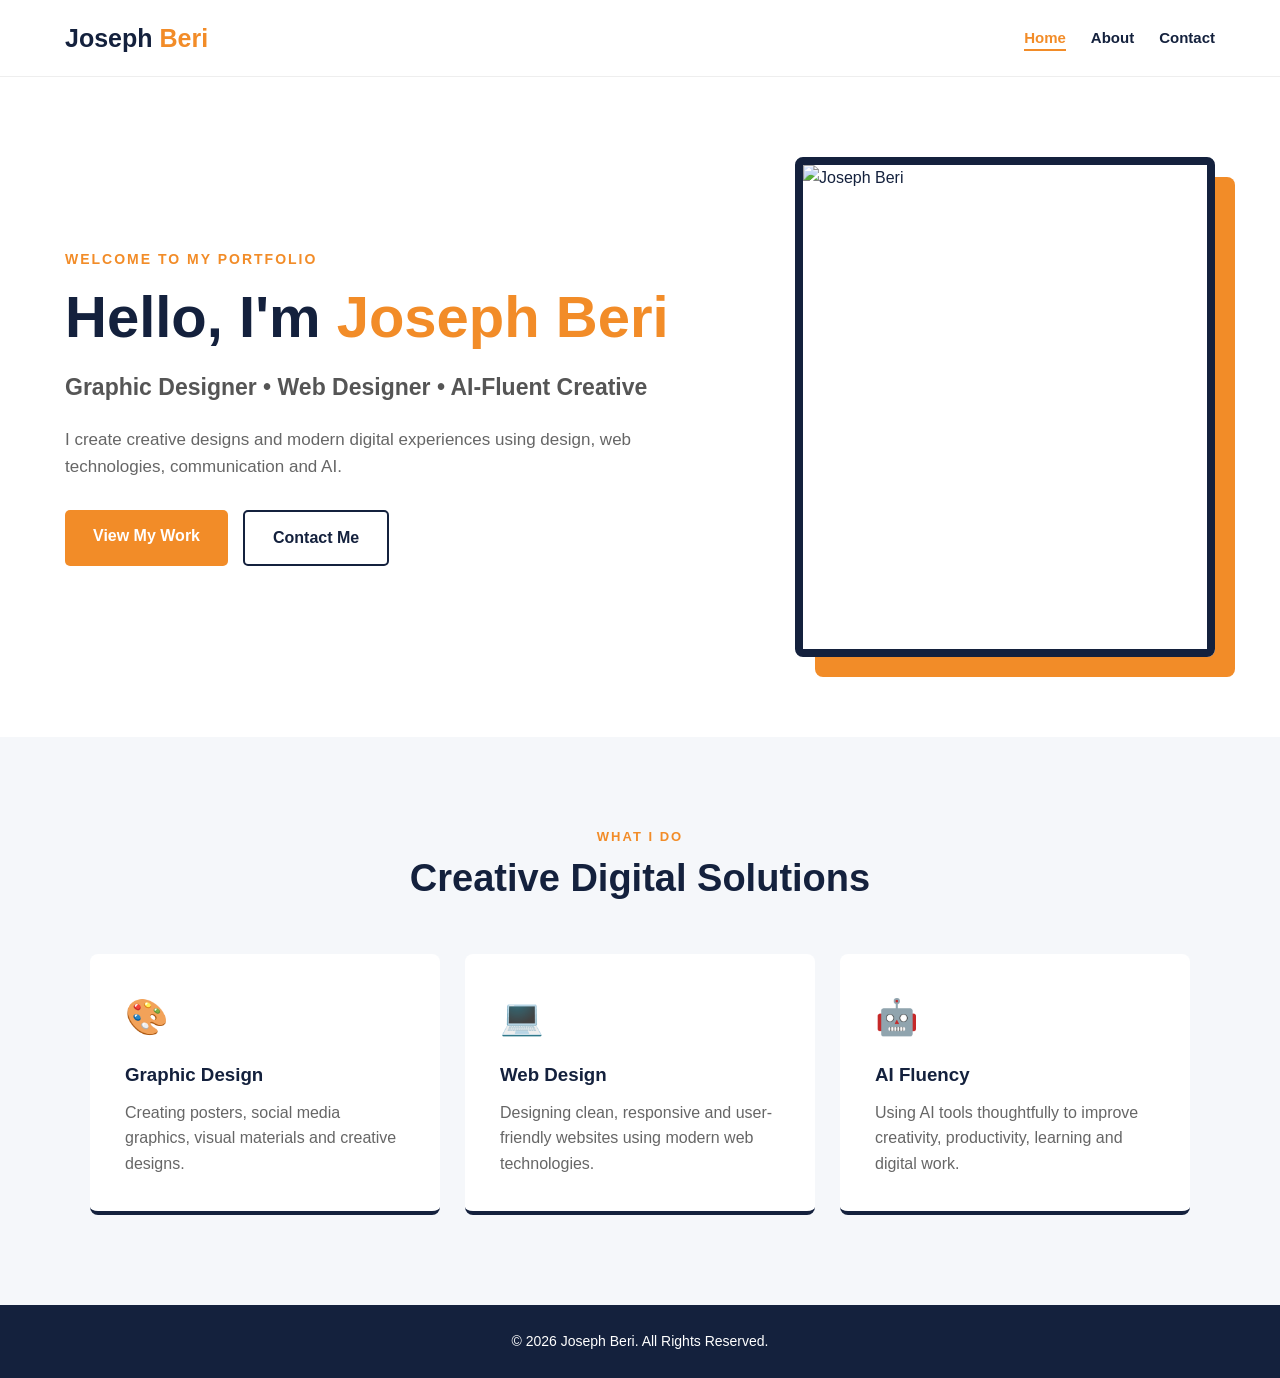
==== index.html @ 854dd547 "Add files via upload" ====
<!DOCTYPE html>
<html lang="en">
<head>
    <meta charset="UTF-8">
    <meta name="viewport" content="width=device-width, initial-scale=1.0">
    <meta name="description" content="Joseph Beri - Graphic Designer, Web Designer and AI-Fluent Creative">
    <title>Joseph Beri | Home</title>

    <link rel="stylesheet" href="style.css">
</head>

<body>

    <!-- Navigation -->
    <header class="header">
        <nav class="navbar">

            <a href="index.html" class="logo">
                Joseph <span>Beri</span>
            </a>

            <ul class="nav-links">
                <li><a href="index.html" class="active">Home</a></li>
                <li><a href="about.html">About</a></li>
                <li><a href="contact.html">Contact</a></li>
            </ul>

        </nav>
    </header>


    <!-- Hero Section -->
    <main>

        <section class="hero">

            <div class="hero-content">

                <p class="welcome">WELCOME TO MY PORTFOLIO</p>

                <h1>
                    Hello, I'm <span>Joseph Beri</span>
                </h1>

                <h2>
                    Graphic Designer • Web Designer • AI-Fluent Creative
                </h2>

                <p>
                    I create creative designs and modern digital experiences
                    using design, web technologies, communication and AI.
                </p>

                <div class="hero-buttons">
                    <a href="projects.html" class="btn primary-btn">
                        View My Work
                    </a>

                    <a href="contact.html" class="btn secondary-btn">
                        Contact Me
                    </a>
                </div>

            </div>


            <!-- Replace profile.jpg with your own picture -->
            <div class="hero-image">
                <img src="images/HD Goldi 2.jpeg" alt="Joseph Beri">
            </div>

        </section>


        <!-- Quick Introduction -->
        <section class="intro-section">

            <div class="section-heading">
                <p>WHAT I DO</p>
                <h2>Creative Digital Solutions</h2>
            </div>

            <div class="service-grid">

                <div class="service-card">
                    <div class="service-icon">🎨</div>
                    <h3>Graphic Design</h3>
                    <p>
                        Creating posters, social media graphics, visual
                        materials and creative designs.
                    </p>
                </div>

                <div class="service-card">
                    <div class="service-icon">💻</div>
                    <h3>Web Design</h3>
                    <p>
                        Designing clean, responsive and user-friendly
                        websites using modern web technologies.
                    </p>
                </div>

                <div class="service-card">
                    <div class="service-icon">🤖</div>
                    <h3>AI Fluency</h3>
                    <p>
                        Using AI tools thoughtfully to improve creativity,
                        productivity, learning and digital work.
                    </p>
                </div>

            </div>

        </section>

    </main>


    <!-- Footer -->
    <footer class="footer">

        <p>
            © 2026 Joseph Beri. All Rights Reserved.
        </p>

    </footer>

</body>
</html>
---- style.css ----
/* =========================================
   JOSEPH BERI PORTFOLIO
   Main Stylesheet
   ========================================= */


/* =========================================
   1. RESET
   ========================================= */

* {
    margin: 0;
    padding: 0;
    box-sizing: border-box;
}


html {
    scroll-behavior: smooth;
}


body {
    font-family: Arial, Helvetica, sans-serif;
    background-color: #ffffff;
    color: #14213d;
    line-height: 1.6;
}


/* =========================================
   2. GENERAL SETTINGS
   ========================================= */

a {
    text-decoration: none;
}


img {
    max-width: 100%;
    display: block;
}


ul {
    list-style: none;
}


span {
    color: #f28c28;
}


.btn {
    display: inline-block;
    padding: 13px 28px;
    border-radius: 5px;
    font-weight: bold;
    transition: 0.3s ease;
}


.primary-btn {
    background-color: #f28c28;
    color: #ffffff;
}


.primary-btn:hover {
    background-color: #d96f0b;
    transform: translateY(-3px);
}


.secondary-btn {
    border: 2px solid #14213d;
    color: #14213d;
}


.secondary-btn:hover {
    background-color: #14213d;
    color: #ffffff;
    transform: translateY(-3px);
}


/* =========================================
   3. HEADER
   ========================================= */

.header {
    background-color: #ffffff;
    border-bottom: 1px solid #eeeeee;
    position: sticky;
    top: 0;
    z-index: 1000;
}


.navbar {
    max-width: 1200px;
    margin: auto;
    padding: 18px 25px;

    display: flex;
    justify-content: space-between;
    align-items: center;
}


.logo {
    font-size: 25px;
    font-weight: 800;
    color: #14213d;
}


.logo span {
    color: #f28c28;
}


.nav-links {
    display: flex;
    gap: 25px;
}


.nav-links a {
    color: #14213d;
    font-size: 15px;
    font-weight: 600;
    position: relative;
    padding-bottom: 5px;
}


.nav-links a::after {
    content: "";
    position: absolute;
    left: 0;
    bottom: 0;

    width: 0;
    height: 2px;

    background-color: #f28c28;

    transition: width 0.3s ease;
}


.nav-links a:hover::after,
.nav-links a.active::after {
    width: 100%;
}


.nav-links a:hover,
.nav-links a.active {
    color: #f28c28;
}


/* =========================================
   4. HERO
   ========================================= */

.hero {
    max-width: 1200px;
    margin: auto;
    min-height: 650px;

    padding: 80px 25px;

    display: flex;
    align-items: center;
    justify-content: space-between;
    gap: 70px;
}


.hero-content {
    flex: 1;
}


.welcome {
    color: #f28c28;
    font-size: 14px;
    font-weight: bold;
    letter-spacing: 2px;
    margin-bottom: 15px;
}


.hero h1 {
    font-size: 58px;
    line-height: 1.1;
    margin-bottom: 20px;
    color: #14213d;
}


.hero h2 {
    font-size: 23px;
    color: #555555;
    margin-bottom: 20px;
}


.hero-content > p:not(.welcome) {
    max-width: 600px;
    color: #666666;
    font-size: 17px;
    margin-bottom: 30px;
}


.hero-buttons {
    display: flex;
    gap: 15px;
    flex-wrap: wrap;
}


.hero-image {
    flex: 0 0 420px;
}


.hero-image img {
    width: 420px;
    height: 500px;

    object-fit: cover;

    border-radius: 8px;

    border: 8px solid #14213d;

    box-shadow: 20px 20px 0 #f28c28;
}


/* =========================================
   5. HOME SERVICES
   ========================================= */

.intro-section {
    background-color: #f5f7fa;
    padding: 90px 25px;
}


.section-heading {
    text-align: center;
    margin-bottom: 45px;
}


.section-heading p {
    color: #f28c28;
    font-weight: bold;
    font-size: 13px;
    letter-spacing: 2px;
}


.section-heading h2 {
    font-size: 38px;
    color: #14213d;
}


.service-grid {
    max-width: 1100px;
    margin: auto;

    display: grid;
    grid-template-columns: repeat(3, 1fr);
    gap: 25px;
}


.service-card {
    background-color: #ffffff;
    padding: 35px;
    border-radius: 8px;

    border-bottom: 4px solid #14213d;

    transition: 0.3s ease;
}


.service-card:hover {
    transform: translateY(-8px);
    border-bottom-color: #f28c28;
}


.service-icon {
    font-size: 35px;
    margin-bottom: 15px;
}


.service-card h3 {
    color: #14213d;
    margin-bottom: 10px;
}


.service-card p {
    color: #666666;
}


/* =========================================
   6. PAGE HEADER
   ========================================= */

.page-header {
    background-color: #14213d;
    color: #ffffff;
    padding: 90px 25px;
    text-align: center;
}


.page-header > p:first-child {
    color: #f28c28;
    font-weight: bold;
    letter-spacing: 2px;
    font-size: 13px;
}


.page-header h1 {
    font-size: 50px;
    margin: 10px 0;
}


.page-header h1 span {
    color: #f28c28;
}


.page-description {
    max-width: 650px;
    margin: 15px auto 0;
    color: #dddddd;
}


/* =========================================
   7. ABOUT
   ========================================= */

.about-section {
    max-width: 1100px;
    margin: auto;

    padding: 90px 25px;

    display: grid;
    grid-template-columns: 400px 1fr;
    gap: 70px;
    align-items: center;
}


.about-image img {
    width: 100%;
    height: 500px;
    object-fit: cover;

    border-radius: 8px;

    box-shadow: 15px 15px 0 #f28c28;
}


.small-title {
    color: #f28c28;
    font-weight: bold;
    letter-spacing: 2px;
    font-size: 13px;
}


.about-content h2 {
    font-size: 35px;
    line-height: 1.2;
    margin: 15px 0 20px;
}


.about-content p:not(.small-title) {
    color: #666666;
    margin-bottom: 18px;
}


.info-section {
    background-color: #f5f7fa;

    padding: 70px 25px;

    display: grid;
    grid-template-columns: repeat(3, 1fr);
    gap: 25px;

    max-width: 100%;
}


.info-card {
    background-color: #ffffff;
    text-align: center;
    padding: 30px;
    border-radius: 8px;
}


.info-card h3 {
    color: #14213d;
    margin-bottom: 8px;
}


.info-card p {
    color: #666666;
}


/* =========================================
   8. PROJECTS
   ========================================= */

.projects-section {
    max-width: 1100px;
    margin: auto;

    padding: 90px 25px;

    display: grid;
    grid-template-columns: repeat(2, 1fr);
    gap: 35px;
}


.project-card {
    background-color: #ffffff;

    border-radius: 8px;
    overflow: hidden;

    box-shadow: 0 5px 25px rgba(0, 0, 0, 0.08);

    transition: 0.3s ease;
}


.project-card:hover {
    transform: translateY(-7px);
}


.project-image {
    height: 260px;
    overflow: hidden;
}


.project-image img {
    width: 100%;
    height: 100%;
    object-fit: cover;

    transition: transform 0.4s ease;
}


.project-card:hover .project-image img {
    transform: scale(1.05);
}


.project-content {
    padding: 28px;
}


.project-category {
    color: #f28c28;
    font-size: 13px;
    font-weight: bold;
    text-transform: uppercase;
    letter-spacing: 1px;
}


.project-content h2 {
    margin: 8px 0 12px;
    color: #14213d;
}


.project-content p {
    color: #666666;
}


.tags {
    margin-top: 18px;

    display: flex;
    flex-wrap: wrap;
    gap: 8px;
}


.tags span {
    color: #14213d;
    background-color: #edf1f7;

    padding: 6px 12px;

    border-radius: 20px;

    font-size: 12px;
}


/* =========================================
   9. SKILLS
   ========================================= */

.skills-section {
    max-width: 1100px;
    margin: auto;
    padding: 90px 25px;
}


.skills-grid {
    display: grid;
    grid-template-columns: repeat(2, 1fr);
    gap: 25px;
}


.skill-card {
    background-color: #f5f7fa;
    padding: 25px;
    border-radius: 8px;
}


.skill-card h3 {
    margin-bottom: 12px;
    color: #14213d;
}


.skill-bar {
    height: 8px;
    background-color: #dddddd;
    border-radius: 20px;
    overflow: hidden;
}


.skill-bar span {
    display: block;
    height: 100%;
    background-color: #f28c28;
}


/* =========================================
   10. CERTIFICATES
   ========================================= */

.certificates-section {
    background-color: #f5f7fa;
    padding: 90px 25px;
}


.certificate-grid {
    max-width: 1100px;
    margin: auto;

    display: grid;
    grid-template-columns: repeat(2, 1fr);
    gap: 25px;
}


.certificate-card {
    background-color: #ffffff;
    padding: 30px;

    border-left: 5px solid #f28c28;

    border-radius: 5px;

    transition: 0.3s ease;
}


.certificate-card:hover {
    transform: translateX(5px);
}


.certificate-number {
    color: #f28c28;
    font-size: 14px;
    font-weight: bold;
    margin-bottom: 10px;
}


.certificate-card h3 {
    color: #14213d;
    margin-bottom: 5px;
}


.certificate-card p {
    color: #666666;
}


/* =========================================
   11. CONTACT
   ========================================= */

.contact-section {
    max-width: 1100px;
    margin: auto;

    padding: 90px 25px;

    display: grid;
    grid-template-columns: 1fr 1fr;

    gap: 70px;
}


.contact-info h2 {
    font-size: 35px;
    color: #14213d;
    margin-bottom: 15px;
}


.contact-info > p {
    color: #666666;
    margin-bottom: 35px;
}


.contact-item {
    display: flex;
    align-items: center;

    gap: 18px;

    margin-bottom: 25px;
}


.contact-icon {
    width: 50px;
    height: 50px;

    background-color: #14213d;
    color: #ffffff;

    border-radius: 50%;

    display: flex;
    align-items: center;
    justify-content: center;

    font-size: 20px;
}


.contact-item h3 {
    color: #14213d;
    font-size: 16px;
}


.contact-item a,
.contact-item p {
    color: #666666;
}


.contact-item a:hover {
    color: #f28c28;
}


.social-links {
    margin-top: 30px;
}


.social-links a {
    display: inline-block;

    background-color: #14213d;
    color: #ffffff;

    padding: 10px 20px;

    border-radius: 5px;

    transition: 0.3s ease;
}


.social-links a:hover {
    background-color: #f28c28;
}


/* =========================================
   12. CONTACT FORM
   ========================================= */

.contact-form-container {
    background-color: #f5f7fa;
    padding: 35px;

    border-radius: 8px;
}


.form-group {
    margin-bottom: 20px;
}


.form-group label {
    display: block;

    color: #14213d;

    font-weight: bold;

    margin-bottom: 7px;
}


.form-group input,
.form-group textarea {
    width: 100%;

    padding: 13px;

    border: 1px solid #dddddd;

    border-radius: 5px;

    font-family: inherit;
    font-size: 15px;

    outline: none;
}


.form-group input:focus,
.form-group textarea:focus {
    border-color: #f28c28;
}


.form-group textarea {
    resize: vertical;
}


/* =========================================
   13. FOOTER
   ========================================= */

.footer {
    background-color: #14213d;

    color: #ffffff;

    text-align: center;

    padding: 25px;
}


.footer p {
    font-size: 14px;
}


/* =========================================
   14. RESPONSIVE DESIGN
   ========================================= */


/* Tablets */
@media (max-width: 900px) {

    .nav-links {
        gap: 15px;
    }


    .hero {
        flex-direction: column-reverse;
        text-align: center;
    }


    .hero-content > p:not(.welcome) {
        margin-left: auto;
        margin-right: auto;
    }


    .hero-buttons {
        justify-content: center;
    }


    .hero-image {
        flex: none;
    }


    .about-section {
        grid-template-columns: 1fr;
        max-width: 700px;
    }


    .about-image {
        max-width: 450px;
        margin: auto;
    }


    .service-grid {
        grid-template-columns: 1fr;
        max-width: 600px;
    }


    .contact-section {
        grid-template-columns: 1fr;
        max-width: 700px;
    }

}


/* Mobile */
@media (max-width: 650px) {

    .navbar {
        flex-direction: column;
        gap: 15px;
    }


    .nav-links {
        flex-wrap: wrap;
        justify-content: center;
        gap: 12px;
    }


    .nav-links a {
        font-size: 13px;
    }


    .hero {
        padding-top: 60px;
    }


    .hero h1 {
        font-size: 40px;
    }


    .hero h2 {
        font-size: 19px;
    }


    .hero-image {
        width: 100%;
    }


    .hero-image img {
        width: 100%;
        height: 420px;
    }


    .page-header h1 {
        font-size: 38px;
    }


    .section-heading h2 {
        font-size: 30px;
    }


    .about-content h2 {
        font-size: 29px;
    }


    .projects-section {
        grid-template-columns: 1fr;
    }


    .skills-grid {
        grid-template-columns: 1fr;
    }


    .certificate-grid {
        grid-template-columns: 1fr;
    }


    .info-section {
        grid-template-columns: 1fr;
    }


    .contact-section {
        padding-top: 60px;
    }


    .contact-form-container {
        padding: 25px;
    }

}
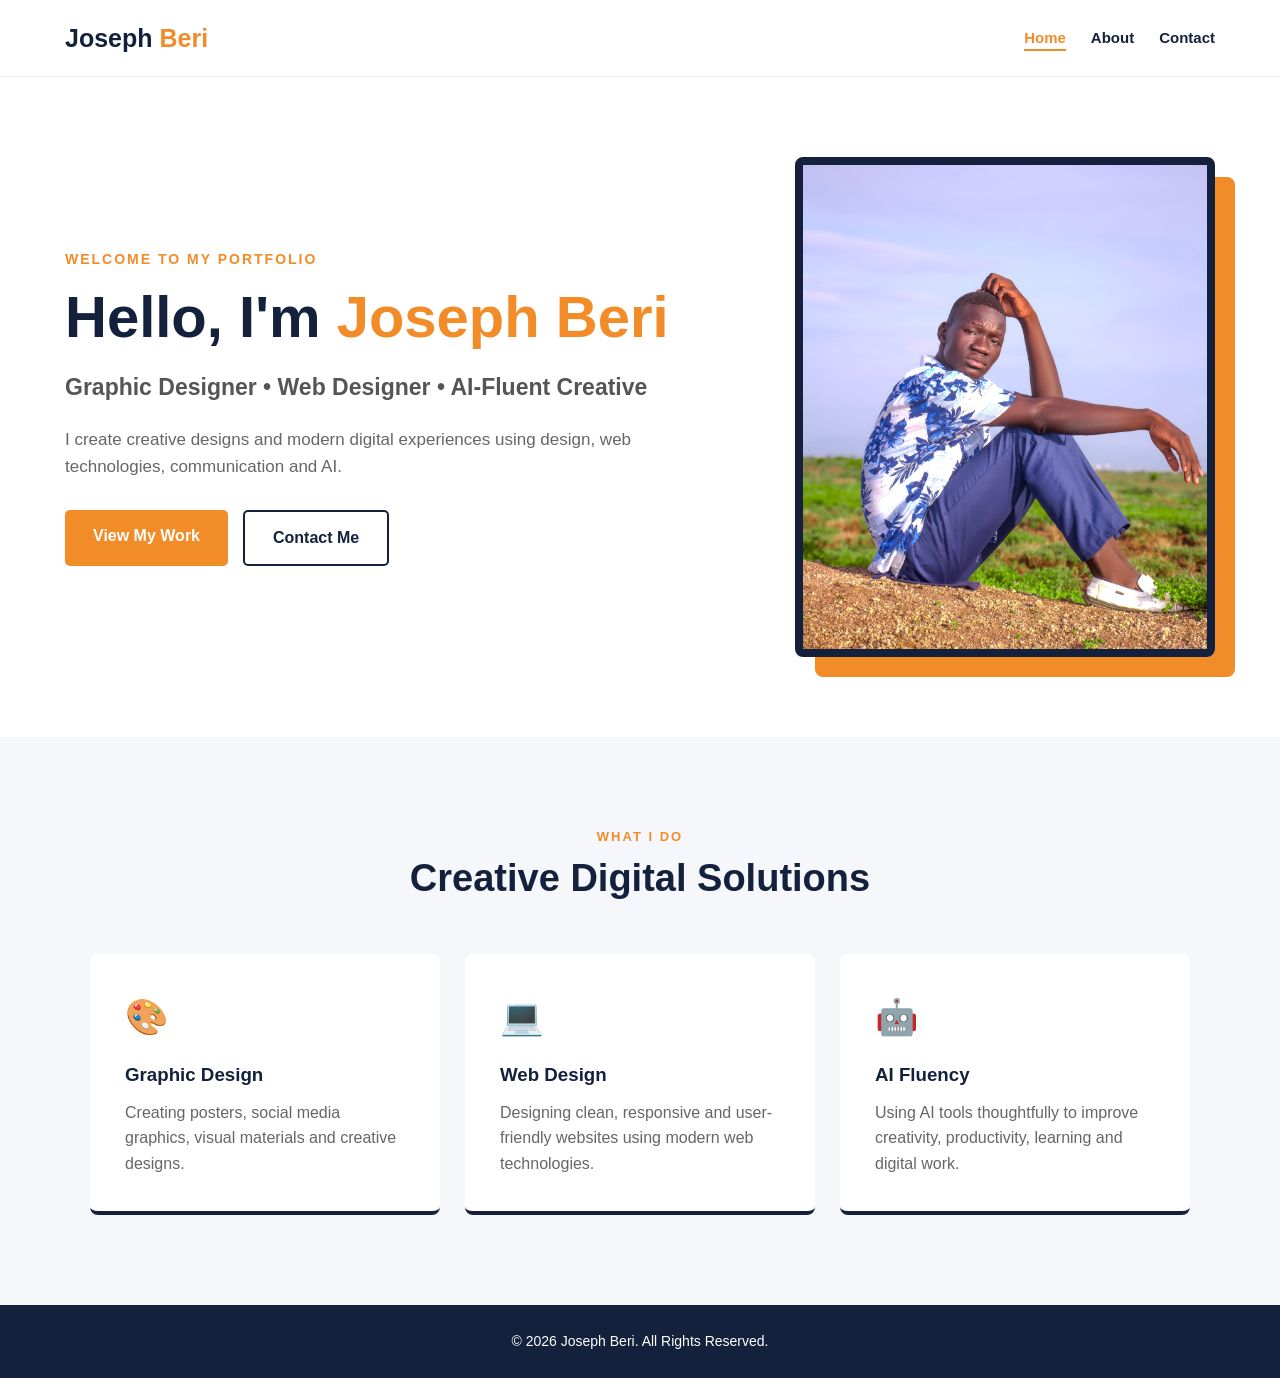
==== commit d700389b: "Fix HTML formatting and structure" ====
--- a/index.html
+++ b/index.html
@@ -66,7 +66,7 @@
 
             <!-- Replace profile.jpg with your own picture -->
             <div class="hero-image">
-                <img src="images/HD Goldi 2.jpeg" alt="Joseph Beri">
+                <img src="HD Goldi 2.jpeg" alt="Joseph Beri">
             </div>
 
         </section>
@@ -126,4 +126,4 @@
     </footer>
 
 </body>
-</html>+</html>
